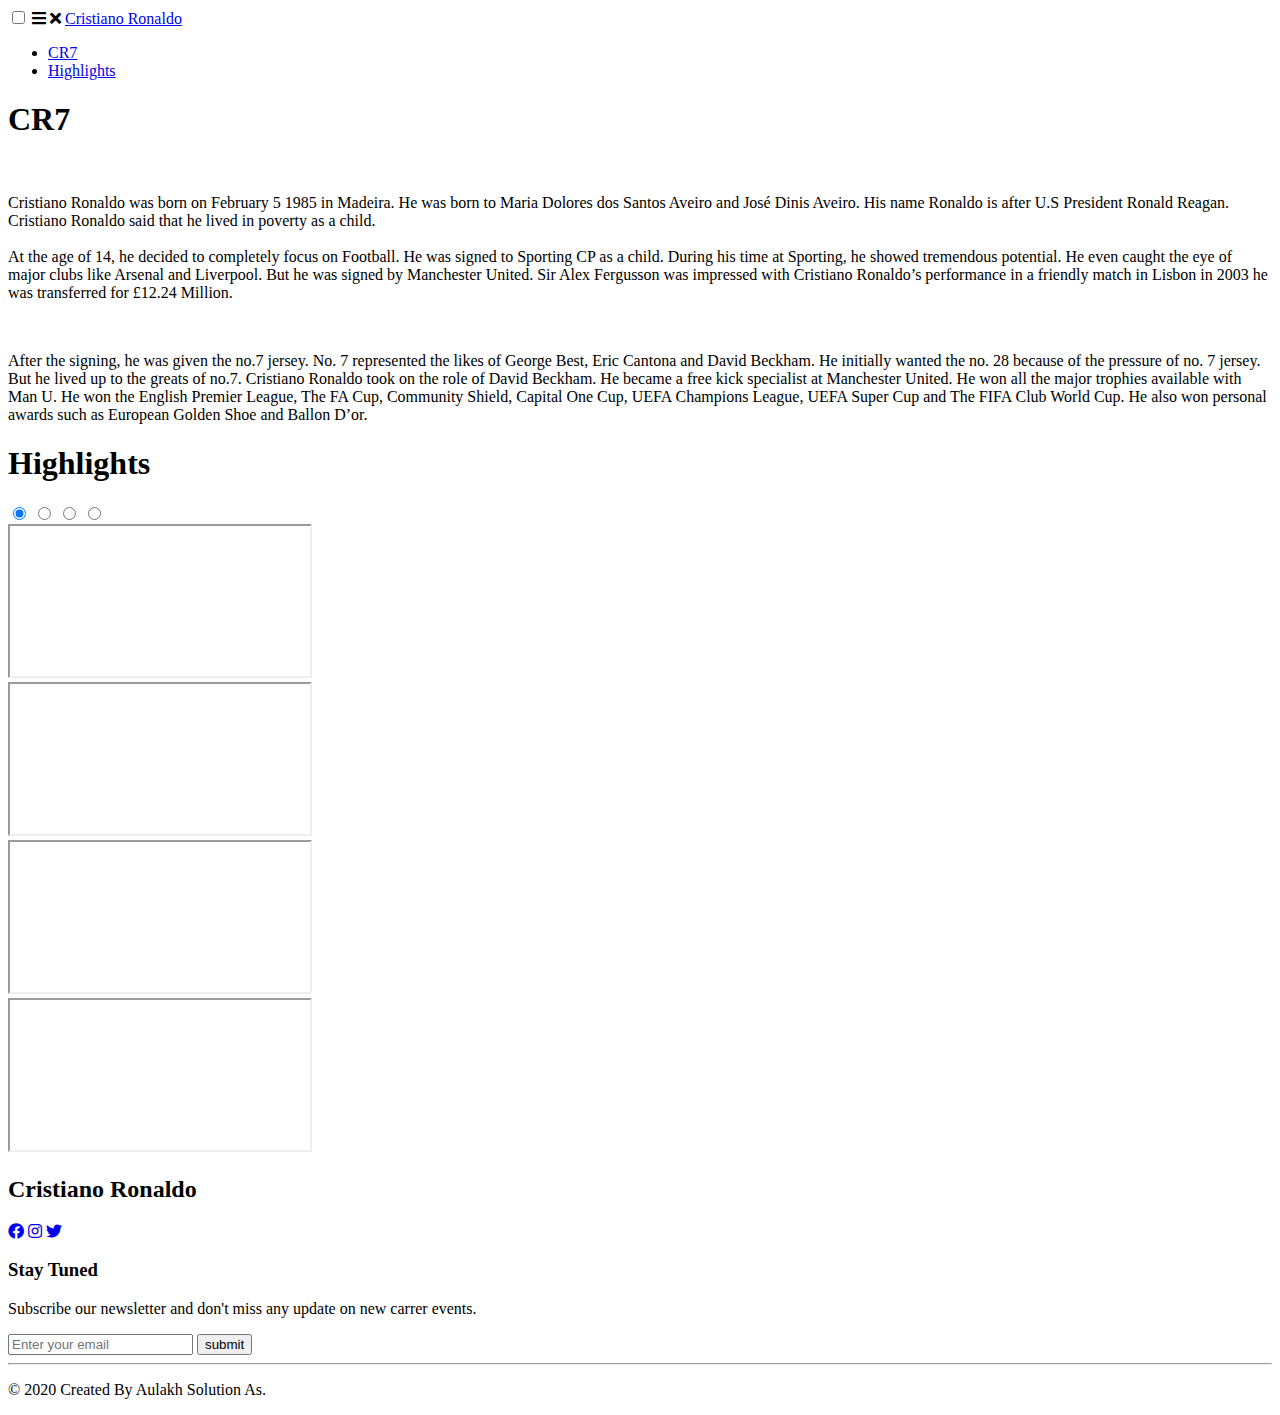
==== index.html @ cc6df82e "Update index.html" ====
<!DOCTYPE html>
<html lang="en">
<head>
    <meta charset="UTF-8">
    <meta name="viewport" content="width=device-width, initial-scale=1.0">
    <link rel="stylesheet" href="https://use.fontawesome.com/releases/v5.11.2/css/all.css">
    <link rel="stylesheet" href="style.css">
    <link rel="stylesheet" href="responsive.css">
    <title>FanPage of Cristiano Ronaldo</title>
</head>

<!--
    Sources:
    https://www.cristianoronaldo.com/#partners
    https://www.transfermarkt.com/cristiano-ronaldo/leistungsdaten/spieler/8198/saison/2020#gesamt
    https://short-biography.com/cristiano-ronaldo.htm?cn-reloaded=1
    https://www.google.com/search?q=cristiano+ronaldo+age+18&tbm=isch&ved=2ahUKEwjguZOmuazsAhUOuioKHQH5AqIQ2-cCegQIABAA&oq=+cristiano+ronaldo+age+&gs_lcp=CgNpbWcQARgCMgIIADICCAAyAggAMgIIADICCAAyAggAMgIIADICCAAyAggAMgIIADoECCMQJzoECAAQQ1DuUVjnXmCNbmgAcAB4AIABtwmIAfIOkgEJMS4zLjEuNy0xmAEAoAEBqgELZ3dzLXdpei1pbWfAAQE&sclient=img&ei=C-6CX6CIFo70qgGB8ouQCg&bih=946&biw=1920#imgrc=TYAB1zcssJHK6M

-->


    <body>

<!------------------ Navigation --------------------------------->
        <header>
            <nav>
                <input type="checkbox" id="check-box">
                <label for="check-box" class="checkbtn-open">
                    <i class="fas fa-bars" id="bars-btn"></i>
                </label>
                <label for="check-box" class="checkbtn-close">
                    <i class="fas fa-times" id="close-btn"></i>
                </label>
                <a href="index.html" class="logo">Cristiano Ronaldo</a>
                <ul>
                    <li><a class="active" href="#cr7">CR7</a></li>
                    <li><a href="#highlights">Highlights</a></li>
                </ul>
            </nav>
        </header>
<!-------------------------------CR7------------------------------->
        <main>
            <section class="section-one" id="cr7">
                <div class="container">
                    <h1>CR7</h1>
                    <img src="Images/Ronaldo1.png" alt="">
                    <p> Cristiano Ronaldo was born on February 5 1985 in Madeira. 
                        He was born to Maria Dolores dos Santos Aveiro and José Dinis Aveiro. 
                        His name Ronaldo is after U.S President Ronald Reagan. Cristiano Ronaldo 
                        said that he lived in poverty as a child. <br><br>
                        At the age of 14, he decided to completely focus on Football. He was signed to Sporting 
                        CP as a child. During his time at Sporting, he showed tremendous potential. 
                        He even caught the eye of major clubs like Arsenal and Liverpool. But he was 
                        signed by Manchester United. Sir Alex Fergusson was impressed with 
                        Cristiano Ronaldo’s performance in a friendly match in Lisbon in 2003 he was transferred 
                        for £12.24 Million. 
                    </p>
                    <img src="Images/Ronaldo2.jpg" alt="">
                    <p> After the signing, he was given the no.7 jersey. No. 7 represented the 
                        likes of George Best, Eric Cantona and David Beckham. He initially wanted the no. 28 because 
                        of the pressure of no. 7 jersey. But he lived up to the greats of no.7. Cristiano Ronaldo 
                        took on the role of David Beckham. He became a free kick specialist at Manchester United. 
                        He won all the major trophies available with Man U. He won the English Premier League, The FA Cup, 
                        Community Shield, Capital One Cup, UEFA Champions League, UEFA Super Cup and The FIFA Club World Cup. 
                        He also won personal awards such as European Golden Shoe and Ballon D’or.
                    </p>
                </div>
            </section>

<!-------------------------------Highlights------------------------------>

            <section class="section-two" id="highlights">
                <div class="container">
                    <h1>Highlights</h1>
                    <div class="video-slider middle">
                        <div class="slides">
                            <input type="radio" name="video" id="video1" checked>
                            <input type="radio" name="video" id="video2">
                            <input type="radio" name="video" id="video3">
                            <input type="radio" name="video" id="video4">
                
                            <div class="video v1">
                                <iframe src="https://www.youtube.com/embed/FQFpCVaEbo0?autoplay=1&mute=1" frameborder="2"></iframe>
                            </div>
                            <div class="video">
                                <iframe src="https://www.youtube.com/embed/B1ktbeMxtYM?autoplay=1&mute=1" frameborder="2"></iframe>
                            </div>
                            <div class="video">
                                <iframe src="https://www.youtube.com/embed/AunImole9HI?autoplay=1&mute=1" frameborder="2"></iframe>
                            </div>
                            <div class="video">
                                <iframe src="https://www.youtube.com/embed/2GSF9N15P2o?autoplay=1&mute=1" frameborder="2"></iframe>
                            </div>
                        </div>
                    </div>
                
                    <div class="scroll-videos">
                        <label for="video1" class="scroll-bar"></label>
                        <label for="video2" class="scroll-bar"></label>
                        <label for="video3" class="scroll-bar"></label>
                        <label for="video4" class="scroll-bar"></label>
                    </div>
                </div>
            </section>
        </main>

<!-------------------------------Footer------------------------------>

        <footer>
            <section class="section-three">
                <div class="footer-container">
                    <div class="left-column">
                        <h2>Cristiano Ronaldo</h2>
                            <div class="s-media">
                                <a href="https://www.facebook.com/Cristiano" target="_blank"><i class="fab fa-facebook"></i></a>
                                <a href="https://www.instagram.com/cristiano/?hl=en" target="_blank"><i class="fab fa-instagram"></i></a>
                                <a href="https://twitter.com/Cristiano?ref_src=twsrc%5Egoogle%7Ctwcamp%5Eserp%7Ctwgr%5Eauthor" target="_blank"><i class="fab fa-twitter"></i></a>
                            </div>  
                    </div>

                    <div class="right-column">
                        <h3>Stay Tuned</h3>
                        <p>Subscribe our newsletter and don't miss any update on new carrer events.</p>
                        <form action="" class="newsletter">
                            <input type="text" class="text-box" placeholder="Enter your email">
                            <input type="submit" class="button" value="submit">
                        </form>
                    </div>
                </div>

                <div class="copyright">
                    <hr>
                    <p>&copy 2020 Created By Aulakh Solution As.</p>
                </div>
            </section>
        </footer>
    </body>
</html>
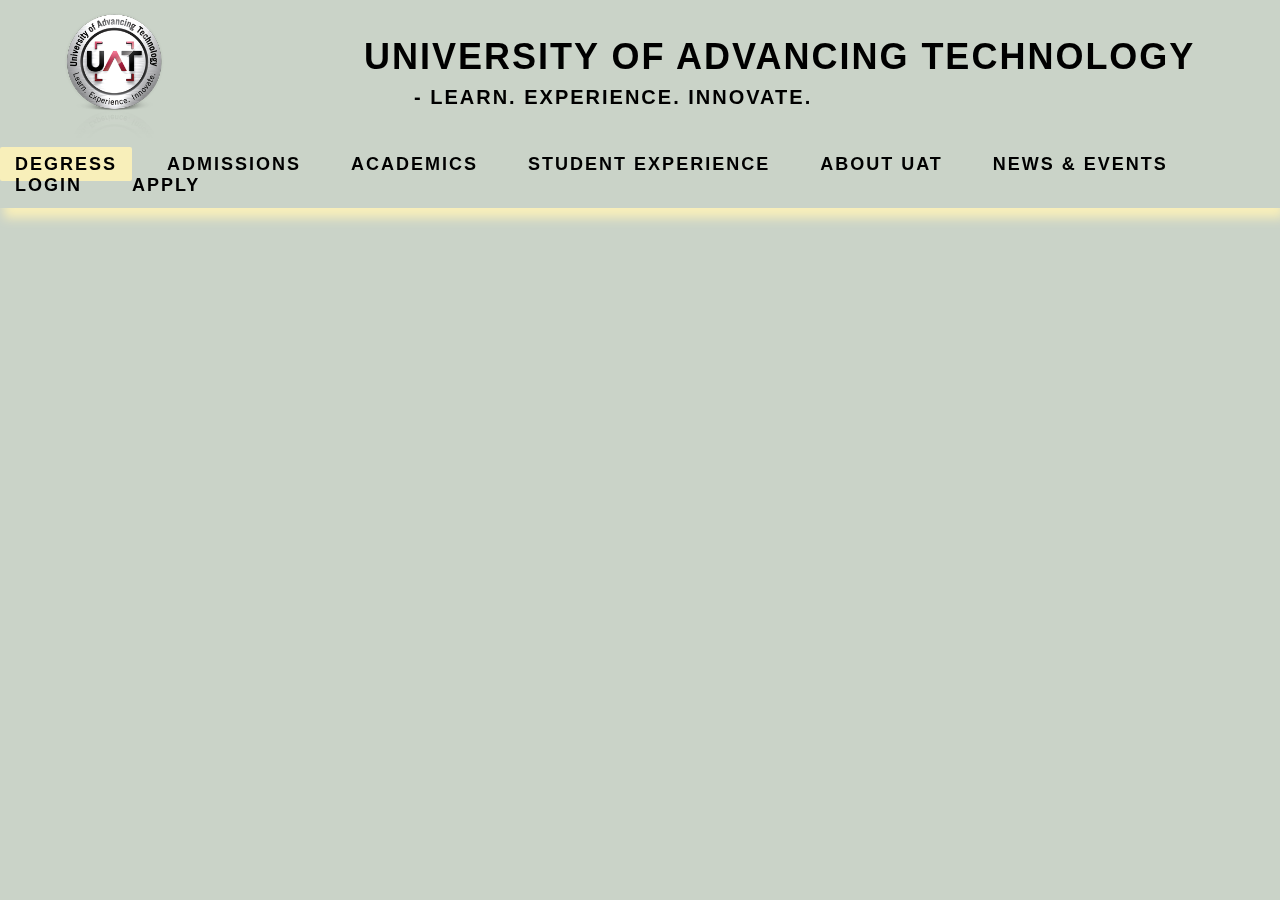
==== commit 9bd89b9e: "changed" ====
--- a/index.html
+++ b/index.html
@@ -11,17 +11,13 @@
 
 <!--
     Sources:
-    https://www.cristianoronaldo.com/#partners
-    https://www.transfermarkt.com/cristiano-ronaldo/leistungsdaten/spieler/8198/saison/2020#gesamt
-    https://short-biography.com/cristiano-ronaldo.htm?cn-reloaded=1
-    https://www.google.com/search?q=cristiano+ronaldo+age+18&tbm=isch&ved=2ahUKEwjguZOmuazsAhUOuioKHQH5AqIQ2-cCegQIABAA&oq=+cristiano+ronaldo+age+&gs_lcp=CgNpbWcQARgCMgIIADICCAAyAggAMgIIADICCAAyAggAMgIIADICCAAyAggAMgIIADoECCMQJzoECAAQQ1DuUVjnXmCNbmgAcAB4AIABtwmIAfIOkgEJMS4zLjEuNy0xmAEAoAEBqgELZ3dzLXdpei1pbWfAAQE&sclient=img&ei=C-6CX6CIFo70qgGB8ouQCg&bih=946&biw=1920#imgrc=TYAB1zcssJHK6M
+    https://www.uat.edu/?fbclid=IwAR268e_DAkbOT2G8iAnGeMea3hz1LGyC-NC-1JjSei-daRJEISawLad89qc
 
 -->
 
 
     <body>
-
-<!------------------ Navigation --------------------------------->
+<!-------------------------- Navigation ------------------------------->
         <header>
             <nav>
                 <input type="checkbox" id="check-box">
@@ -31,14 +27,30 @@
                 <label for="check-box" class="checkbtn-close">
                     <i class="fas fa-times" id="close-btn"></i>
                 </label>
-                <a href="index.html" class="logo">Cristiano Ronaldo</a>
+
+                <a href="index.html" class="logo">
+                    <img src="Images/uat-logo.png" alt="">
+                </a>
+
+                <div class="logo-txt">
+                    <h1>University of Advancing Technology</h1>
+                    <h2> - LEARN. EXPERIENCE. INNOVATE. </h2>
+                </div>
+
                 <ul>
-                    <li><a class="active" href="#cr7">CR7</a></li>
-                    <li><a href="#highlights">Highlights</a></li>
+                    <li><a class="active" href="#">Degress</a></li>
+                    <li><a href="#">Admissions</a></li>
+                    <li><a href="#">Academics</a></li>
+                    <li><a href="#">Student Experience</a></li>
+                    <li><a href="#">About uat</a></li>
+                    <li><a href="#">News & Events</a></li>
+                    <li><a href="#">Login</a></li>
+                    <li><a href="#">Apply</a></li>
                 </ul>
+                
             </nav>
         </header>
-<!-------------------------------CR7------------------------------->
+<!-------------------------------CR7-------------------------------
         <main>
             <section class="section-one" id="cr7">
                 <div class="container">
@@ -67,7 +79,7 @@
                 </div>
             </section>
 
-<!-------------------------------Highlights------------------------------>
+<!-------------------------------Highlights------------------------------
 
             <section class="section-two" id="highlights">
                 <div class="container">
@@ -104,7 +116,7 @@
             </section>
         </main>
 
-<!-------------------------------Footer------------------------------>
+<!-------------------------------Footer------------------------------
 
         <footer>
             <section class="section-three">
@@ -134,5 +146,6 @@
                 </div>
             </section>
         </footer>
+    -->
     </body>
 </html>--- a/style.css
+++ b/style.css
@@ -0,0 +1,732 @@
+* {
+    padding: 0;
+    margin: 0;
+    text-decoration: none;
+    list-style: none;
+    box-sizing: border-box;
+    font-family: 'Franklin Gothic Medium', 'Arial Narrow', Arial, sans-serif;
+}
+
+body {
+    margin: 0;
+    font-size: 18px;
+    background-color: #CAD3C8;
+    font-family: 'Franklin Gothic Medium', 'Arial Narrow', Arial, sans-serif;
+}
+/*------------------------- Navigation -------------------------*/
+
+nav {
+    position: fixed;
+    top: 0; 
+    height: fit-content;
+    padding: 12px 0;
+    width: 100%;
+    overflow: hidden;
+    background-color: rgb(202, 211, 200, 1);
+    box-shadow: 4px 10px 10px #F8EFBA;
+    z-index: 1;
+}
+
+.logo {
+    margin-top: 0px;
+    float: left;
+    margin-left: 5%;
+    margin-bottom: 10px;
+}
+
+.logo img {
+    width: 100px;
+}
+
+.logo-txt {
+    float: left;
+    padding-top: 25px;
+    line-height: 40px;
+    padding-left: 200px;
+}
+
+.logo-txt h1 {
+    padding:0px;
+    color: black;
+    letter-spacing: 2px;
+    text-transform: uppercase;
+    font-weight: bold;
+} 
+
+.logo-txt h2 {
+    color: black;
+    letter-spacing: 2px;
+    font-size: 20px;
+    padding-left: 50px;
+} 
+
+nav ul {
+    float: right;
+    margin-right: 2px;
+    margin-top: 0px;
+}
+
+nav ul li {
+    display: inline-block;
+    margin-right: 15px;
+}
+
+nav ul li a {
+    color: black;
+    border-radius: 2px;
+    padding: 7px 15px;
+    font-size: 18px;
+    font-weight: bold;
+    letter-spacing: 2px;
+    text-transform: uppercase;
+}
+
+nav ul li a.active, nav ul li a:hover {
+    background: #F8EFBA;
+    transition: 0.5s;
+}
+
+.checkbtn-open {
+    font-size: 30px;
+    color: #F8EFBA;
+    float: right;
+    line-height: 90px;
+    margin-right: 40px;
+    cursor: pointer;
+    display: none;
+}
+
+.checkbtn-close {
+    font-size: 30px;
+    color: #F8EFBA;
+    float: right;
+    line-height: 90px;
+    margin-right: 40px;
+    cursor: pointer;
+    display: none;
+}
+
+#check-box {
+    display: none;
+}
+
+label #bars-btn, label #close-btn {
+    background: black;
+    border-radius: 3px;
+}
+
+label #bars-btn {
+    padding: 6px 12px;
+}
+
+label #close-btn {
+    padding: 6px 12px;
+}
+
+#check-box:checked ~ label #bars-btn {
+    display: none;
+}
+
+/*-------------------------- Responsive Navigation ---------------------*
+
+@media only screen and (max-width: 600px) {
+    nav ul {
+        position: fixed;
+        width: 100%;
+        height: 200vh;
+        background: #ff6f00;
+        top: 90px;
+        left: -100%;
+        text-align: center;
+        transition: all 0.5s;
+    }
+
+    .checkbtn-open {
+        display: block;
+        font-size: 28px;
+    }
+
+    #check-box:checked ~ ul {
+        left: 0;
+    }
+
+    .checkbtn-close {
+        display: none;
+    }
+
+    #check-box:checked ~ .checkbtn-close {
+        display: block;
+    }
+
+    nav ul li {
+        display: flex;
+        flex-direction: column;
+    }
+
+    nav ul li a {
+        font-size: 18px;
+        color: white;
+    }
+
+    nav ul li a:hover, nav ul li a.active {
+        background: none;
+        color: black;
+    }
+
+    .logo {
+        font-size: 20px;
+        margin-top: 35px;
+    }
+
+    .checkbtn-open {
+        font-size: 15px;
+        margin-right: 20px;
+    }
+    
+    .checkbtn-close {
+        font-size: 15px;
+        margin-right: 20px;
+    }
+}
+  
+@media only screen and (min-width: 768px) {
+    .logo {
+        margin-top: 30px;
+        font-size: 22px;
+    }
+
+    nav ul {
+        float: right;
+        margin-right: 20px;
+    }
+
+    nav ul li {
+        margin-right: 20px;
+    }
+
+    nav ul li a {
+        font-size: 18px;
+
+    }
+} 
+
+
+/*-------------------------------CR7-------------------------------*
+
+.section-one {
+    background: black;
+    color: white;
+    border-bottom: 4px solid #ff6f00;
+    width: 100%;
+    padding: 90px 0;
+}
+
+.container {
+    width: 100%;
+    max-width: 620px;
+    margin: 0 auto;
+}
+
+h1 {
+    margin: 0;
+    font-size: 3rem;
+    color: white;
+    padding: 20px;
+    text-align: center;
+    text-decoration-line: underline;
+    text-underline-position: under;
+    text-decoration-color: #ff6f00;
+    letter-spacing: 2px;
+}
+
+img {
+    width: 100%;
+}
+
+p {
+    font-size: 1.2rem;
+    line-height: 30px;
+    letter-spacing: 2px;
+    margin: 20px auto;
+}
+
+/*------------------------- Responsive CR7 ------------------------*
+
+@media only screen and (max-width: 320px) {
+    .container {
+        width: 80%;
+        margin: 0 auto;
+    }
+
+    h1 {
+        font-size: 2rem;
+    }
+}
+
+@media only screen and (max-width: 375px) { 
+    .container {
+        width: 80%;
+        margin: 0 auto;
+    }
+
+    h1 {
+        font-size: 2rem;
+    }
+}
+
+@media only screen and (max-width: 425px) { 
+    .container {
+        width: 80%;
+        margin: 0 auto;
+    }
+
+    h1 {
+        font-size: 2rem;
+    }
+}
+
+@media only screen and (max-width: 768px) {
+    .container {
+        width: 80%;
+        margin: 0 auto;
+    }
+
+    h1 {
+        font-size: 2rem;
+    }
+} 
+
+/*-------------------------------Highlights-------------------------------*
+
+.section-two {
+    background: black;
+    color: white;
+    border-bottom: 4px solid #ff6f00;
+    padding: 90px 0;
+}
+
+.video-slider {
+    width: 700px;
+    height: 400px;
+    overflow: hidden;
+    padding-top: 10px;
+}
+
+.middle {
+    position: sticky;
+    width: 100%;
+}
+
+.scroll-videos{
+    position: sticky;
+    display: flex;
+    margin: 10px 20px 10px 170px;
+}
+
+.scroll-bar{
+    width: 50px;
+    height: 10px;
+    border: 2px solid #fff;
+    margin: 6px;
+    cursor: pointer;
+    transition: 0.4s;
+}
+
+.scroll-bar:hover{
+    background-color: #ff6f00;
+}
+
+input[name="video"]{
+    position: absolute;
+    visibility: hidden;
+}
+
+.slides{
+    width: 500%;
+    height: 100%;
+    display: flex;
+}
+
+.video{
+    width: 20%;
+    transition: 0.6s;
+}
+.video iframe{
+    width: 100%;
+    height: 100%;
+}
+
+#video1:checked ~ .v1{
+    margin-left: 0;
+}
+#video2:checked ~ .v1{
+    margin-left: -20%;
+}
+#video3:checked ~ .v1{
+    margin-left: -40%;
+}
+#video4:checked ~ .v1{
+    margin-left: -60%;
+}
+
+/*------------------------ Responsive Highlights --------------------*
+
+@media only screen and (max-width: 320px) {
+    .middle {
+        height: 90%;
+    }
+
+    .scroll-videos{
+        transform: translateX(15%);
+    }
+
+    .scroll-bar{
+        width: 20px;
+        height: 6px;
+    }
+}
+
+@media only screen and (max-width: 375px) { 
+    .middle {
+        height: 90%;
+    }
+
+    .scroll-videos{
+        margin: 10px 20px 10px 25px;
+    }
+}
+
+@media only screen and (max-width: 425px) { 
+    .middle {
+        height: 100%;
+    }
+
+    .scroll-videos{
+        margin: 10px 20px 10px 35px;
+    }
+}
+
+/*------------------------------Footer-------------------------*
+
+.section-three {
+    background: black;
+    color: white;
+    border-bottom: 4px solid #ff6f00;
+    margin-top: 40px;
+}
+
+
+.footer-container {
+    width: 100%;
+    margin: 0 auto;
+    padding-bottom: 40px;
+}
+
+h2 {
+    margin: 0;
+    margin-left: 50px;
+    width: 100%;
+    font-size: 1.9rem;
+    color: #fff;
+    padding: 10px;
+    letter-spacing: 2px;
+    text-transform: uppercase;
+}
+
+.s-media {
+    text-align: center;
+    padding-bottom: 20px;
+}
+
+.s-media a{
+    font-size: 1.5rem;
+    padding-right: 20px;
+    color: #ff6f00;
+}
+
+.left-column {
+    float: left;
+}
+
+.right-column {
+    float: right;
+}
+
+.right-column  p{
+    color: #fff;
+    margin: 15px auto;
+    margin-left: 0px;
+    width: 80%;
+}
+
+h3 {
+    margin: 0;
+    color: #fff;
+    font-size: 2rem;
+    color: white;
+    text-decoration-line: underline;
+    text-underline-position: under;
+    text-decoration-color: #ff6f00;
+    letter-spacing: 2px;
+}
+
+.copyright {
+    padding-top: 180px;
+}
+
+.copyright p {
+    margin: 0 auto;
+    text-align: center;
+    font-size: 1rem;
+    color: white;
+    letter-spacing: 2px;
+}
+
+.newsletter {
+    justify-content: center;
+    align-items: center;
+    flex-wrap: wrap;
+}
+
+.text-box {
+    padding: 14px 30px;
+    font-size: 1rem;
+    color: #ff6f00;
+    border: none;
+    border-radius: 25px;
+    font-weight: 500px;
+    outline: none;
+    min-width: 260px;
+    letter-spacing: 1px;
+    margin-left: 0px;
+}
+
+.button {
+    margin-left: 10px;
+    padding: 14px 30px;
+    font-size: 16px;
+    color: white;
+    background: #ff6f00; 
+    border: none;
+    border-radius: 30px;
+    font-weight: 500px;
+    letter-spacing: 1px;
+    outline: none;
+}
+
+/*--------------------- Responsive Footer -----------------------*
+
+@media only screen and (max-width: 320px) {
+    h2 {
+        font-size: 1rem;
+        margin-left: 10px;
+    }
+
+    .right-column {
+        float: left;
+        margin-left: 20px;
+    }
+
+    h3 {
+        font-size: 1.5rem;
+    }
+
+    .copyright {
+        padding-top: 250px;
+    }
+
+    .copyright p {
+        font-size: 1rem;
+    }
+
+    .text-box {
+        padding: 8px 16px;
+        margin-bottom: 20px;
+    }
+
+    .button {
+        padding: 8px 16px;
+        margin-bottom: 20px;
+    }
+    
+}
+
+@media only screen and (max-width: 375px) {
+    h2 {
+        font-size: 1rem;
+        margin-left: 10px;
+    }
+
+    .right-column {
+        float: left;
+        margin-left: 20px;
+    }
+
+    h3 {
+        font-size: 1.5rem;
+    }
+
+    .copyright {
+        padding-top: 250px;
+    }
+
+    .copyright p {
+        font-size: 1rem;
+    }
+
+    .text-box {
+        padding: 8px 16px;
+        margin-bottom: 20px;
+    }
+
+    .button {
+        padding: 8px 16px;
+        margin-bottom: 20px;
+        margin-left: 5px;
+    }
+}
+
+@media only screen and (max-width: 425px) {
+    h2 {
+        font-size: 1rem;
+        margin-left: 10px;
+    }
+
+    .right-column {
+        float: left;
+        margin-left: 20px;
+    }
+
+    h3 {
+        font-size: 1.5rem;
+    }
+
+    .copyright {
+        padding-top: 250px;
+    }
+
+    .copyright p {
+        font-size: 1rem;
+    }
+
+    .text-box {
+        padding: 8px 16px;
+        margin-bottom: 20px;
+    }
+
+    .button {
+        padding: 8px 16px;
+        margin-bottom: 20px;
+        margin-left: 5px;
+    }
+}
+
+@media only screen and (max-width: 768px) {
+    h2 {
+        font-size: 1.5rem;
+        margin-left: 10px;
+    }
+
+    .right-column {
+        float: left;
+        margin-left: 20px;
+    }
+
+    h3 {
+        font-size: 1.5rem;
+    }
+
+    .copyright {
+        padding-top: 250px;
+    }
+
+    .copyright p {
+        font-size: 1rem;
+    }
+
+    .text-box {
+        padding: 8px 16px;
+        margin-bottom: 20px;
+    }
+
+    .button {
+        padding: 8px 16px;
+        margin-bottom: 20px;
+        margin-left: 5px;
+    }
+}
+
+
+@media only screen and (max-width: 1024px) {
+    h2 {
+        font-size: 1.5rem;
+        margin-left: 10px;
+    }
+
+    .right-column {
+        float: right;
+    }
+    
+    .right-column  p{
+        color: #fff;
+        margin: 15px auto;
+        margin-left: 0px;
+        width: 80%;
+    }
+    
+    h3 {
+        margin: 0;
+        color: #fff;
+        font-size: 2rem;
+        color: white;
+        text-decoration-line: underline;
+        text-underline-position: under;
+        text-decoration-color: #ff6f00;
+        letter-spacing: 2px;
+    }
+    
+    .copyright {
+        padding-top: 180px;
+    }
+    
+    .copyright p {
+        margin: 0 auto;
+        text-align: center;
+        font-size: 1rem;
+        color: white;
+        letter-spacing: 2px;
+    }
+    
+    .newsletter {
+        justify-content: center;
+        align-items: center;
+        flex-wrap: wrap;
+    }
+    
+    .text-box {
+        padding: 14px 30px;
+        font-size: 1rem;
+        color: #ff6f00;
+        border: none;
+        border-radius: 25px;
+        font-weight: 500px;
+        outline: none;
+        min-width: 260px;
+        letter-spacing: 1px;
+        margin-left: 0px;
+    }
+    
+    .button {
+        margin-left: 10px;
+        padding: 14px 30px;
+        font-size: 16px;
+        color: white;
+        background: #ff6f00; 
+        border: none;
+        border-radius: 30px;
+        font-weight: 500px;
+        letter-spacing: 1px;
+        outline: none;
+    }
+}
+  
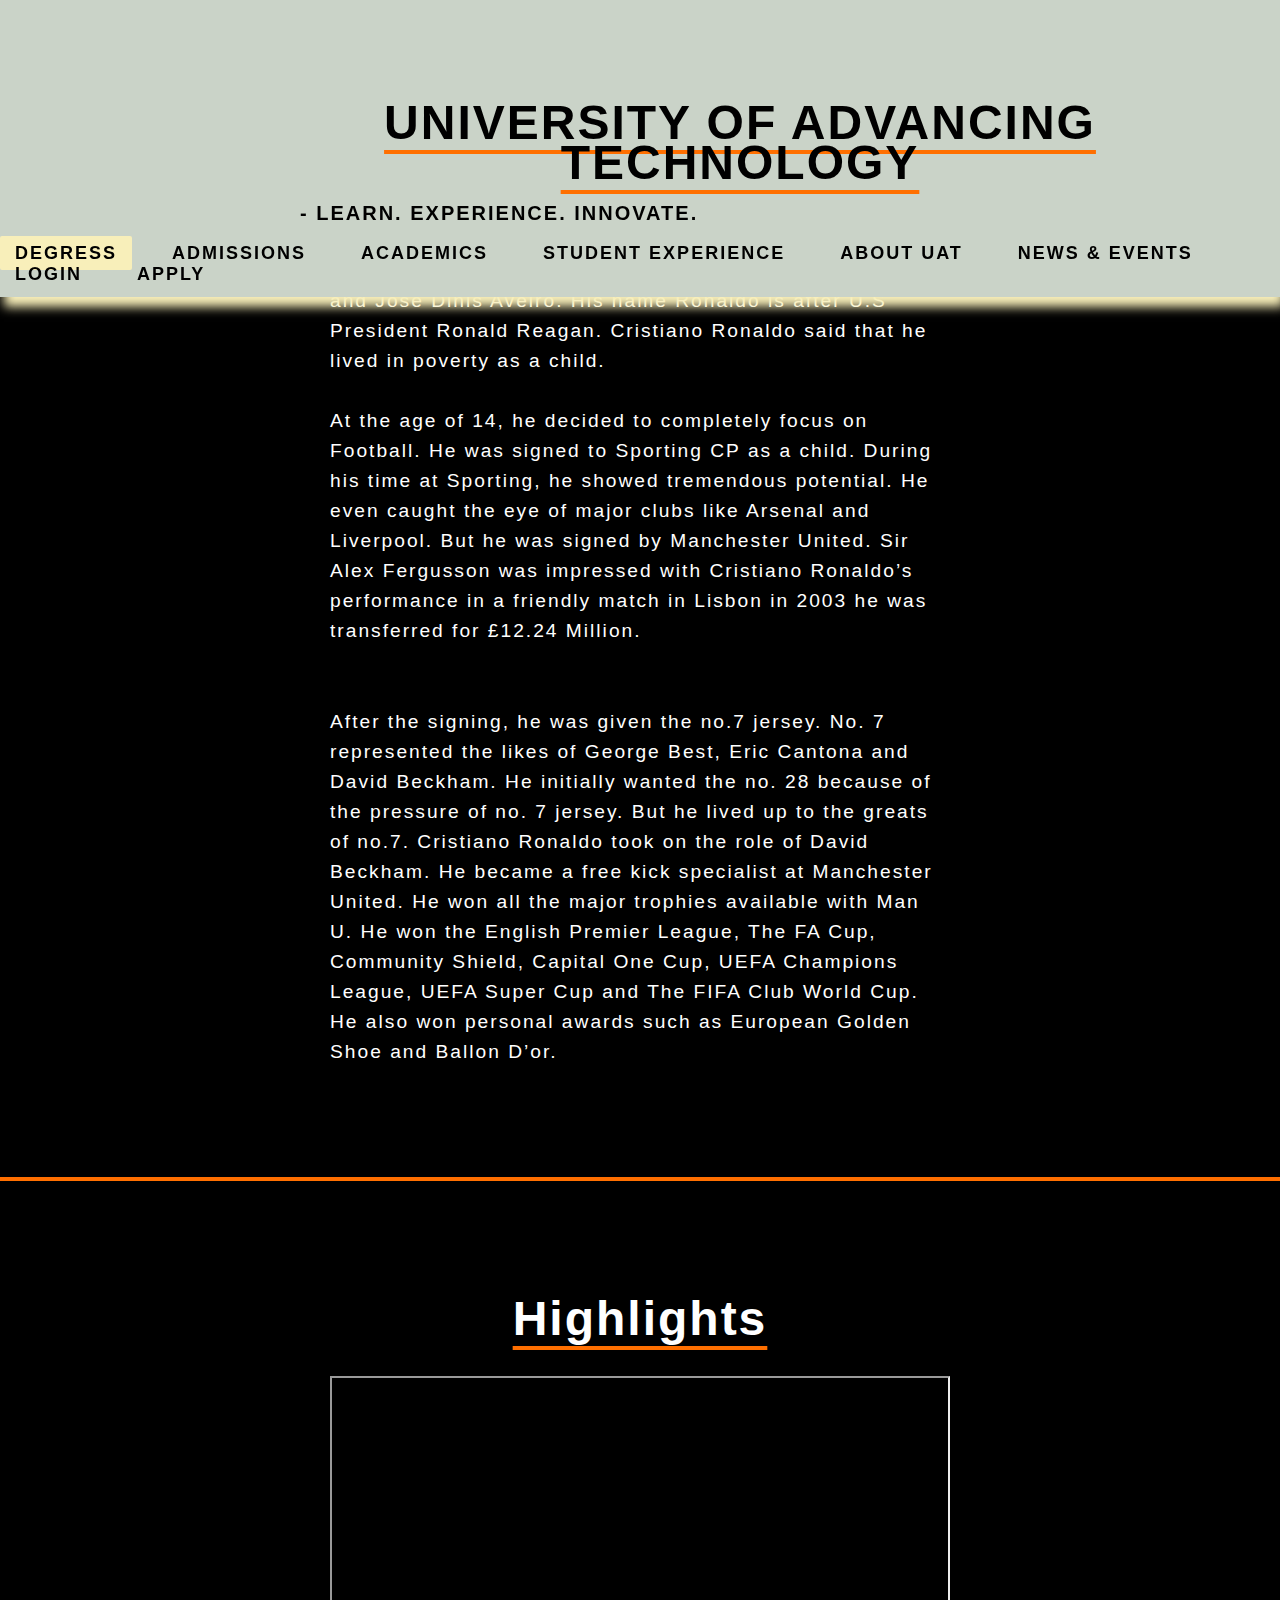
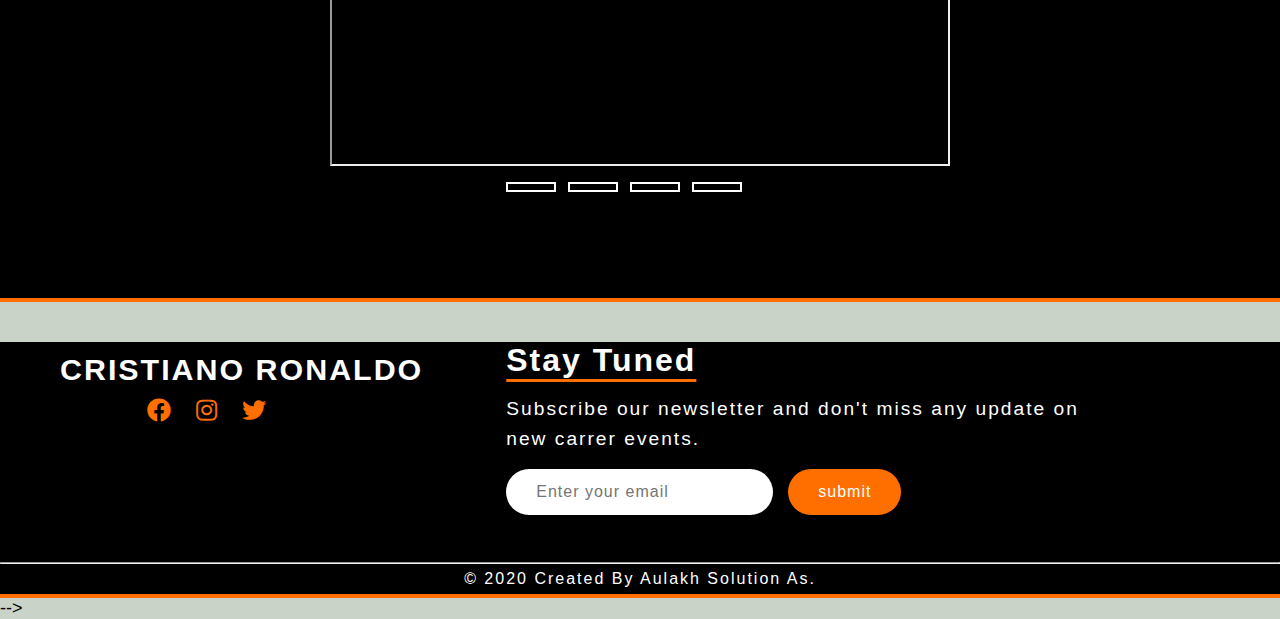
==== commit f23051a7: "update" ====
--- a/index.html
+++ b/index.html
@@ -50,7 +50,7 @@
                 
             </nav>
         </header>
-<!-------------------------------CR7-------------------------------
+<!-------------------------------CR7------------------------------->
         <main>
             <section class="section-one" id="cr7">
                 <div class="container">
@@ -79,7 +79,7 @@
                 </div>
             </section>
 
-<!-------------------------------Highlights------------------------------
+<!-------------------------------Highlights------------------------------>
 
             <section class="section-two" id="highlights">
                 <div class="container">
@@ -116,7 +116,7 @@
             </section>
         </main>
 
-<!-------------------------------Footer------------------------------
+<!-------------------------------Footer------------------------------>
 
         <footer>
             <section class="section-three">
--- a/style.css
+++ b/style.css
@@ -127,7 +127,7 @@
     display: none;
 }
 
-/*-------------------------- Responsive Navigation ---------------------*
+/*-------------------------- Responsive Navigation ---------------------*/
 
 @media only screen and (max-width: 600px) {
     nav ul {
@@ -211,7 +211,7 @@
 } 
 
 
-/*-------------------------------CR7-------------------------------*
+/*-------------------------------CR7-------------------------------*/
 
 .section-one {
     background: black;
@@ -250,7 +250,7 @@
     margin: 20px auto;
 }
 
-/*------------------------- Responsive CR7 ------------------------*
+/*------------------------- Responsive CR7 ------------------------*/
 
 @media only screen and (max-width: 320px) {
     .container {
@@ -296,7 +296,7 @@
     }
 } 
 
-/*-------------------------------Highlights-------------------------------*
+/*-------------------------------Highlights-------------------------------*/
 
 .section-two {
     background: black;
@@ -369,7 +369,7 @@
     margin-left: -60%;
 }
 
-/*------------------------ Responsive Highlights --------------------*
+/*------------------------ Responsive Highlights --------------------*/
 
 @media only screen and (max-width: 320px) {
     .middle {
@@ -406,7 +406,7 @@
     }
 }
 
-/*------------------------------Footer-------------------------*
+/*------------------------------Footer-------------------------*/
 
 .section-three {
     background: black;
@@ -514,7 +514,7 @@
     outline: none;
 }
 
-/*--------------------- Responsive Footer -----------------------*
+/*--------------------- Responsive Footer -----------------------*/
 
 @media only screen and (max-width: 320px) {
     h2 {
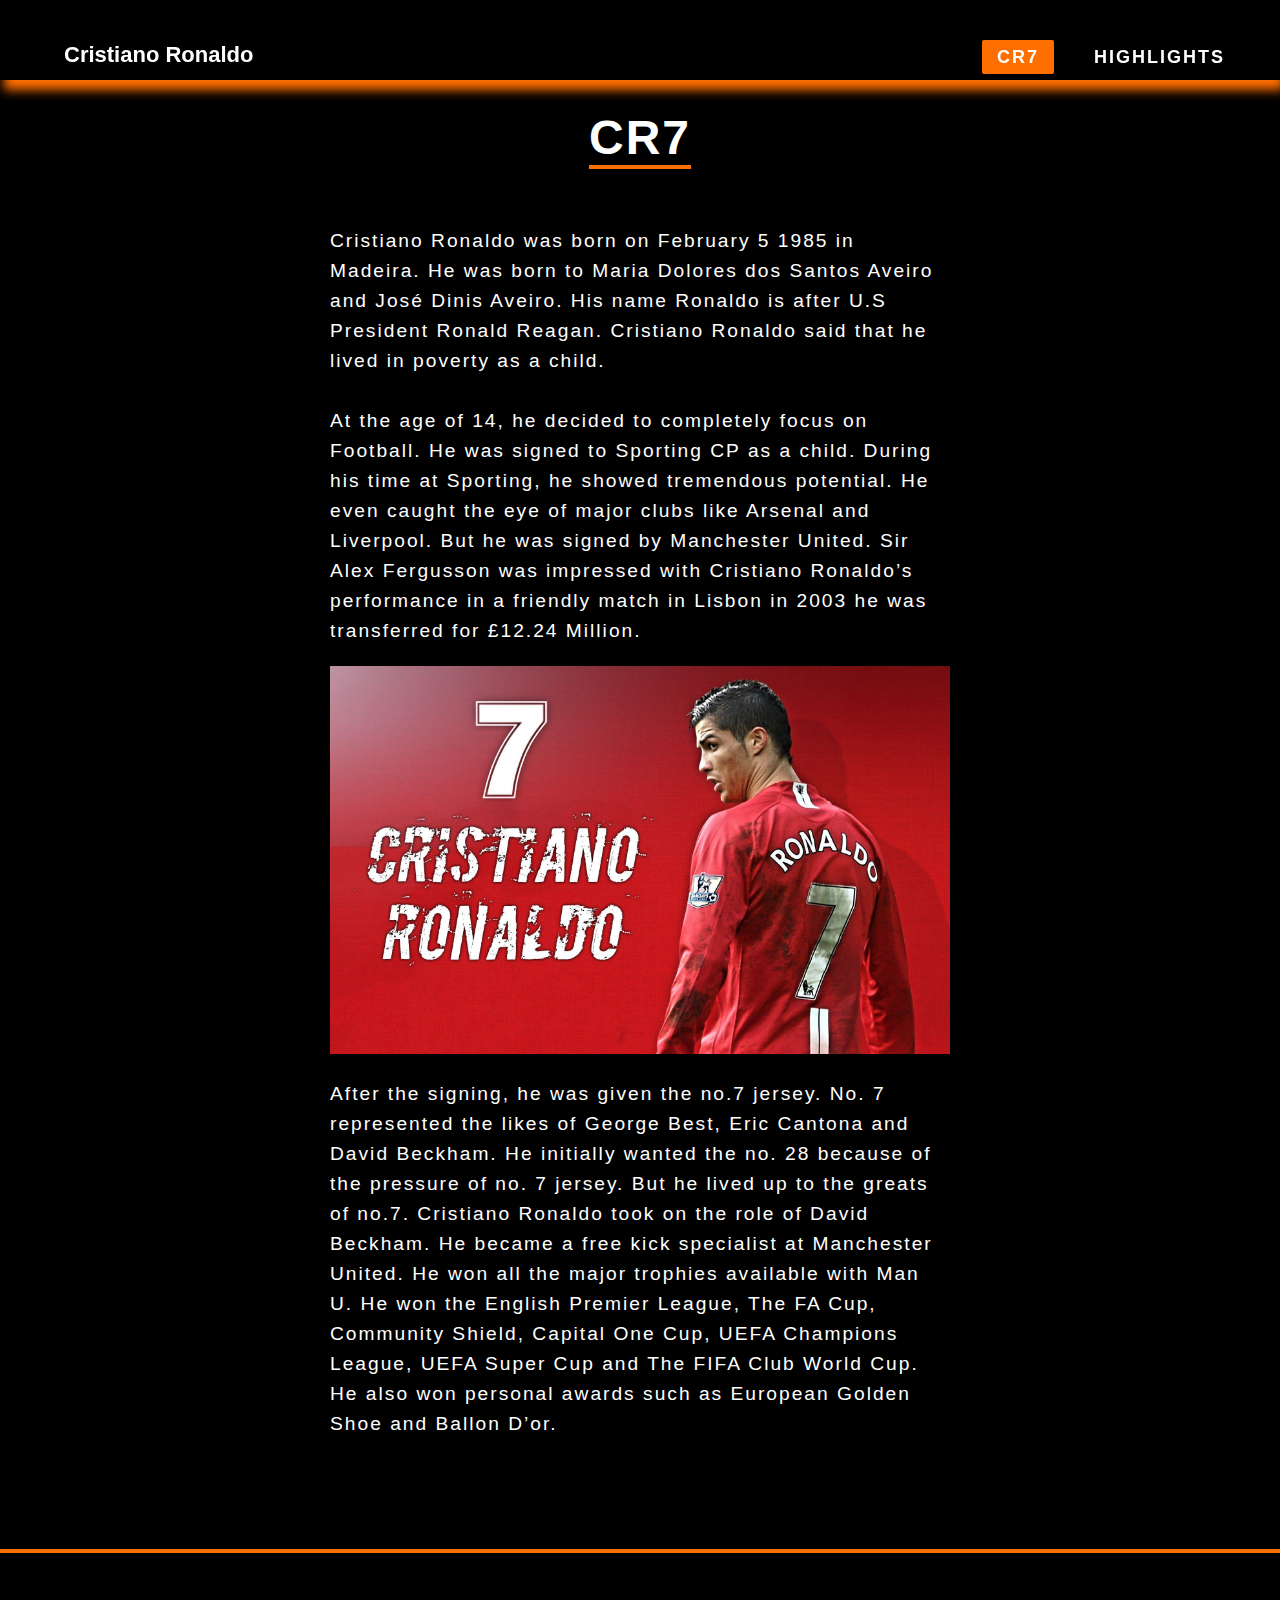
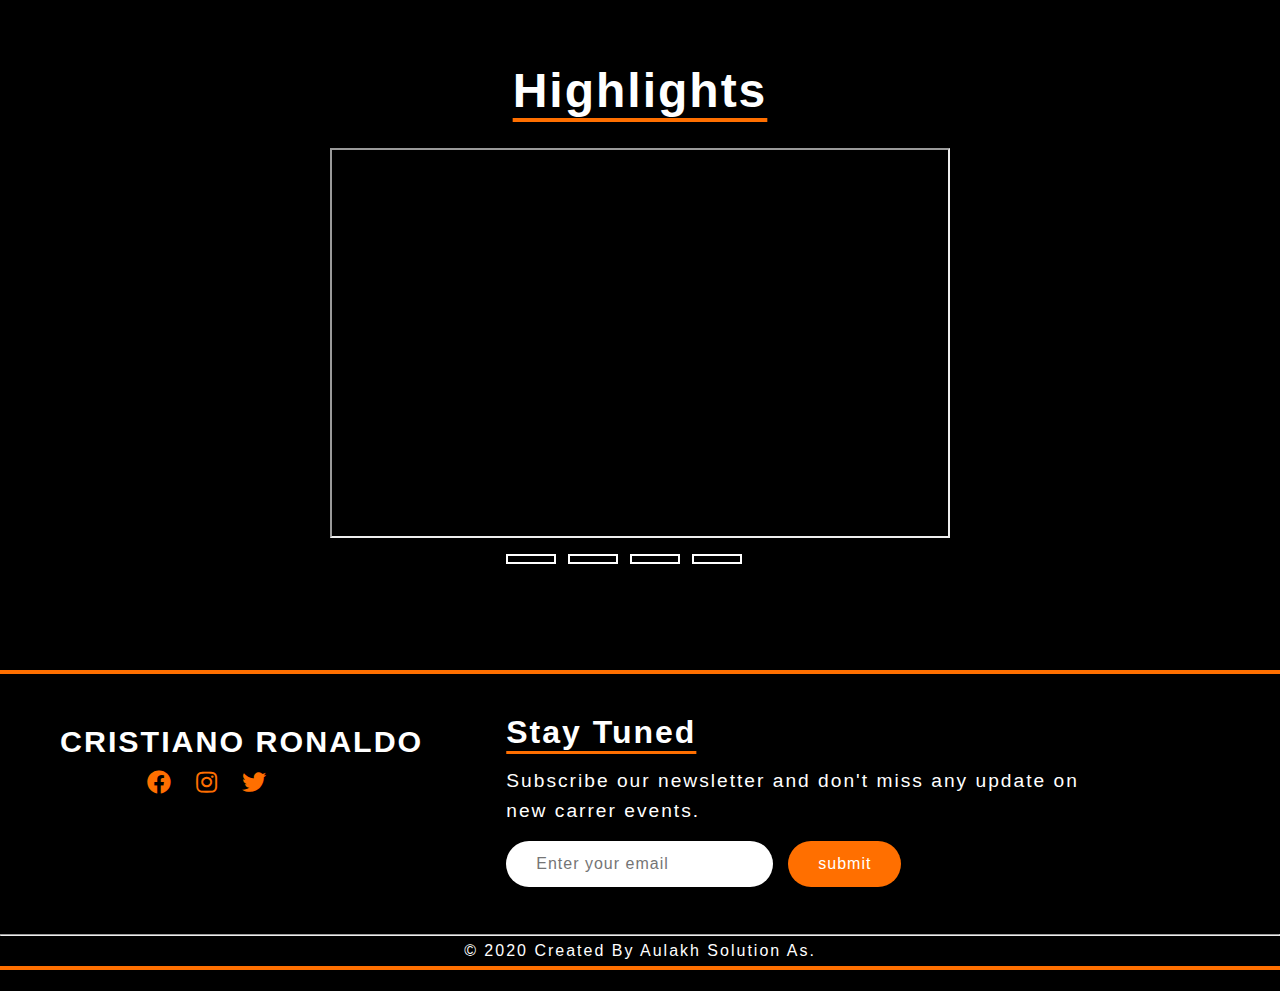
==== commit 1e247adc: "Updatert tilbake" ====
--- a/index.html
+++ b/index.html
@@ -11,8 +11,10 @@
 
 <!--
     Sources:
-    https://www.uat.edu/?fbclid=IwAR268e_DAkbOT2G8iAnGeMea3hz1LGyC-NC-1JjSei-daRJEISawLad89qc
-
+    https://www.cristianoronaldo.com/#partners
+    https://short-biography.com/cristiano-ronaldo.htm?cn-reloaded=1
+    https://www.google.com/search?q=cristiano+ronaldo+age+18&tbm=isch&ved=2ahUKEwjguZOmuazsAhUOuioKHQH5AqIQ2-cCegQIABAA&oq=+cristiano+ronaldo+age+&gs_lcp=CgNpbWcQARgCMgIIADICCAAyAggAMgIIADICCAAyAggAMgIIADICCAAyAggAMgIIADoECCMQJzoECAAQQ1DuUVjnXmCNbmgAcAB4AIABtwmIAfIOkgEJMS4zLjEuNy0xmAEAoAEBqgELZ3dzLXdpei1pbWfAAQE&sclient=img&ei=C-6CX6CIFo70qgGB8ouQCg&bih=946&biw=1920#imgrc=TYAB1zcssJHK6M
+    https://www.google.com/search?q=cristiano+ronaldo+jersey++7+manchester&tbm=isch&ved=2ahUKEwid0tCLzb7sAhXDiIsKHSCzBN8Q2-cCegQIABAA&oq=cristiano+ronaldo+jersey++7+manchester&gs_lcp=CgNpbWcQA1Cy-AJYsvgCYJ76AmgAcAB4AIABQ4gBQ5IBATGYAQCgAQGqAQtnd3Mtd2l6LWltZ8ABAQ&sclient=img&ei=t3KMX92aLcORrgSg5pL4DQ&bih=946&biw=1920#imgrc=jxITTW2dr1lfmM
 -->
 
 
@@ -28,24 +30,11 @@
                     <i class="fas fa-times" id="close-btn"></i>
                 </label>
 
-                <a href="index.html" class="logo">
-                    <img src="Images/uat-logo.png" alt="">
-                </a>
-
-                <div class="logo-txt">
-                    <h1>University of Advancing Technology</h1>
-                    <h2> - LEARN. EXPERIENCE. INNOVATE. </h2>
-                </div>
+                <a href="index.html" class="logo">Cristiano Ronaldo</a>
 
                 <ul>
-                    <li><a class="active" href="#">Degress</a></li>
-                    <li><a href="#">Admissions</a></li>
-                    <li><a href="#">Academics</a></li>
-                    <li><a href="#">Student Experience</a></li>
-                    <li><a href="#">About uat</a></li>
-                    <li><a href="#">News & Events</a></li>
-                    <li><a href="#">Login</a></li>
-                    <li><a href="#">Apply</a></li>
+                    <li><a class="active" href="#cr7">CR7</a></li>
+                    <li><a href="#highlights">Highlights</a></li>
                 </ul>
                 
             </nav>
@@ -55,7 +44,7 @@
             <section class="section-one" id="cr7">
                 <div class="container">
                     <h1>CR7</h1>
-                    <img src="Images/Ronaldo1.png" alt="">
+                    <img src="Images/ronaldo1.png" alt="">
                     <p> Cristiano Ronaldo was born on February 5 1985 in Madeira. 
                         He was born to Maria Dolores dos Santos Aveiro and José Dinis Aveiro. 
                         His name Ronaldo is after U.S President Ronald Reagan. Cristiano Ronaldo 
@@ -67,7 +56,7 @@
                         Cristiano Ronaldo’s performance in a friendly match in Lisbon in 2003 he was transferred 
                         for £12.24 Million. 
                     </p>
-                    <img src="Images/Ronaldo2.jpg" alt="">
+                    <img src="Images/ronaldo2.jpg" alt="">
                     <p> After the signing, he was given the no.7 jersey. No. 7 represented the 
                         likes of George Best, Eric Cantona and David Beckham. He initially wanted the no. 28 because 
                         of the pressure of no. 7 jersey. But he lived up to the greats of no.7. Cristiano Ronaldo 
--- a/style.css
+++ b/style.css
@@ -10,69 +10,48 @@
 body {
     margin: 0;
     font-size: 18px;
-    background-color: #CAD3C8;
+    background-color: black;
     font-family: 'Franklin Gothic Medium', 'Arial Narrow', Arial, sans-serif;
 }
 /*------------------------- Navigation -------------------------*/
 
 nav {
     position: fixed;
-    top: 0; 
-    height: fit-content;
+    top: 0;
+    background: black;  
+    height: 80px;
     padding: 12px 0;
     width: 100%;
     overflow: hidden;
-    background-color: rgb(202, 211, 200, 1);
-    box-shadow: 4px 10px 10px #F8EFBA;
+    background-color: rgba(0, 0, 0, 1);
+    box-shadow: 4px 10px 10px #ff6f00;
     z-index: 1;
 }
 
 .logo {
-    margin-top: 0px;
+    margin-top: 30px;
     float: left;
     margin-left: 5%;
-    margin-bottom: 10px;
-}
-
-.logo img {
-    width: 100px;
-}
-
-.logo-txt {
-    float: left;
-    padding-top: 25px;
-    line-height: 40px;
-    padding-left: 200px;
-}
-
-.logo-txt h1 {
-    padding:0px;
-    color: black;
-    letter-spacing: 2px;
-    text-transform: uppercase;
     font-weight: bold;
-} 
-
-.logo-txt h2 {
-    color: black;
-    letter-spacing: 2px;
-    font-size: 20px;
-    padding-left: 50px;
-} 
+    font-size: 22px;
+    color: white;
+}
 
 nav ul {
     float: right;
-    margin-right: 2px;
+    margin-right: 20px;
     margin-top: 0px;
 }
 
 nav ul li {
     display: inline-block;
+    line-height: 90px;
+    margin-right: 20px;
     margin-right: 15px;
 }
 
 nav ul li a {
-    color: black;
+    color: white;
     border-radius: 2px;
     padding: 7px 15px;
     font-size: 18px;
@@ -82,7 +61,7 @@
 }
 
 nav ul li a.active, nav ul li a:hover {
-    background: #F8EFBA;
+    background: #ff6f00;
     transition: 0.5s;
 }
 
@@ -98,7 +77,7 @@
 
 .checkbtn-close {
     font-size: 30px;
-    color: #F8EFBA;
+    color: #ff6f00;
     float: right;
     line-height: 90px;
     margin-right: 40px;
@@ -111,7 +90,7 @@
 }
 
 label #bars-btn, label #close-btn {
-    background: black;
+    background: white;
     border-radius: 3px;
 }
 
